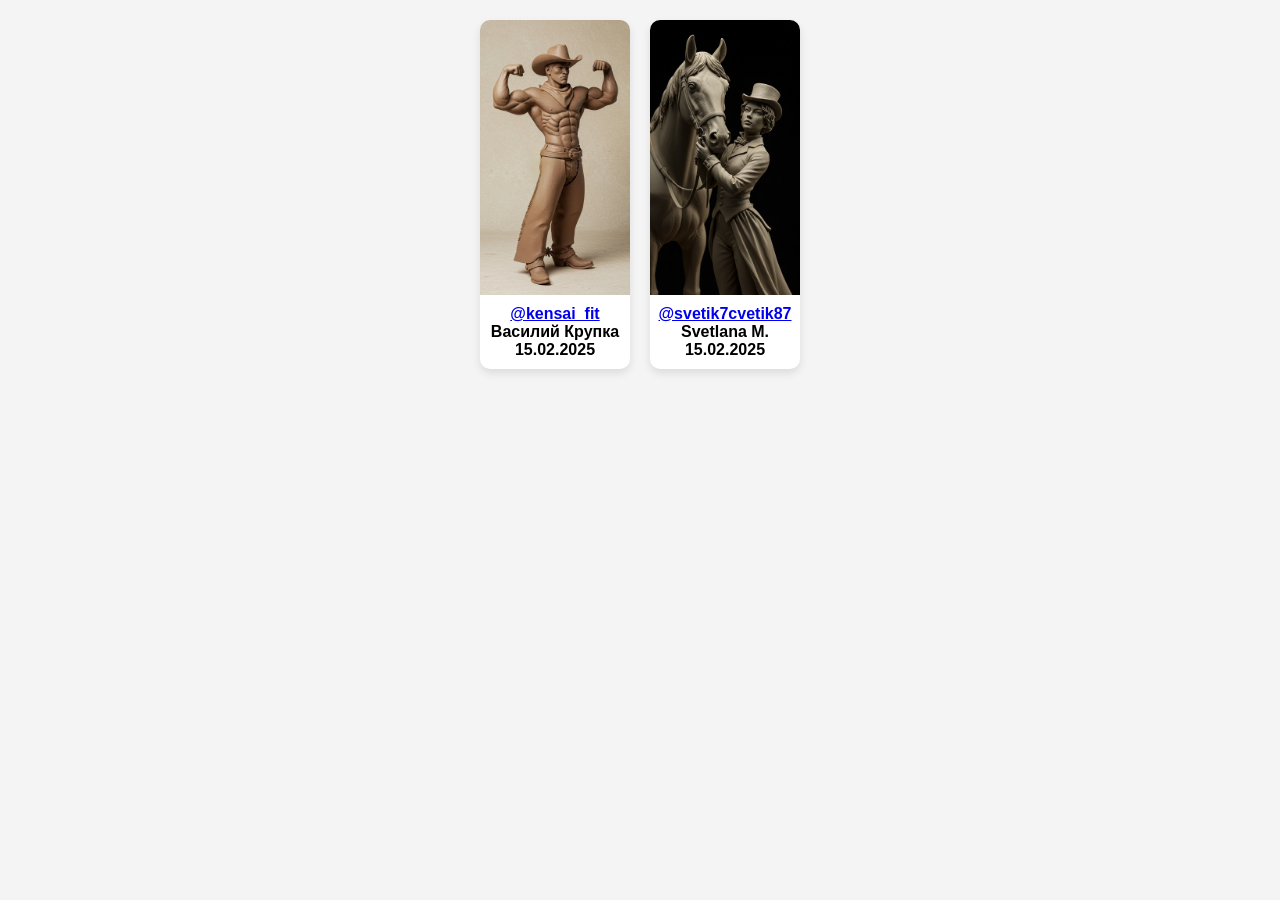
==== index.html @ 38875207 "first commit" ====
<!DOCTYPE html>
<html lang="en">

<head>
    <meta charset="UTF-8">
    <meta name="viewport" content="width=device-width, initial-scale=1.0">
    <title>Responsive Card Layout</title>
    <style>
        * {
            box-sizing: border-box;
            margin: 0;
            padding: 0;
        }

        body {
            font-family: Arial, sans-serif;
            background-color: #f4f4f4;
            padding: 20px;
        }

        .container {
            display: flex;
            flex-wrap: wrap;
            gap: 20px;
            justify-content: center;
        }

        .card {
            background: white;
            border-radius: 10px;
            overflow: hidden;
            box-shadow: 0 4px 8px rgba(0, 0, 0, 0.1);
            width: 10%;
            max-height: 50vh;
            min-width: 150px;
            display: flex;
            flex-direction: column;
            align-items: center;
        }

        .card img {
            width: 100%;
            height: 100%;
            object-fit: contain;
        }

        .card .text {
            padding: 10px;
            text-align: center;
            font-size: 16px;
            font-weight: bold;
        }

        @media (max-width: 768px) {
            .card {
                width: 100%;
                max-height: none;
            }
        }
    </style>
</head>

<body>
    <div class="container">
        <div class="card">
            <img src="images/img-1.jpg" alt="Card Image">
            <div class="text"><a href="https://www.instagram.com/kensai_fit/">@kensai_fit</a><br>Василий
                Крупка<br>15.02.2025</div>
        </div>
        <div class="card">
            <img src="images/img-2.jpg" alt="Card Image">
            <div class="text"><a href="https://www.instagram.com/svetik7cvetik87/">@svetik7cvetik87</a><br>Svetlana
                M.<br>15.02.2025</div>
        </div>
    </div>
</body>

</html>
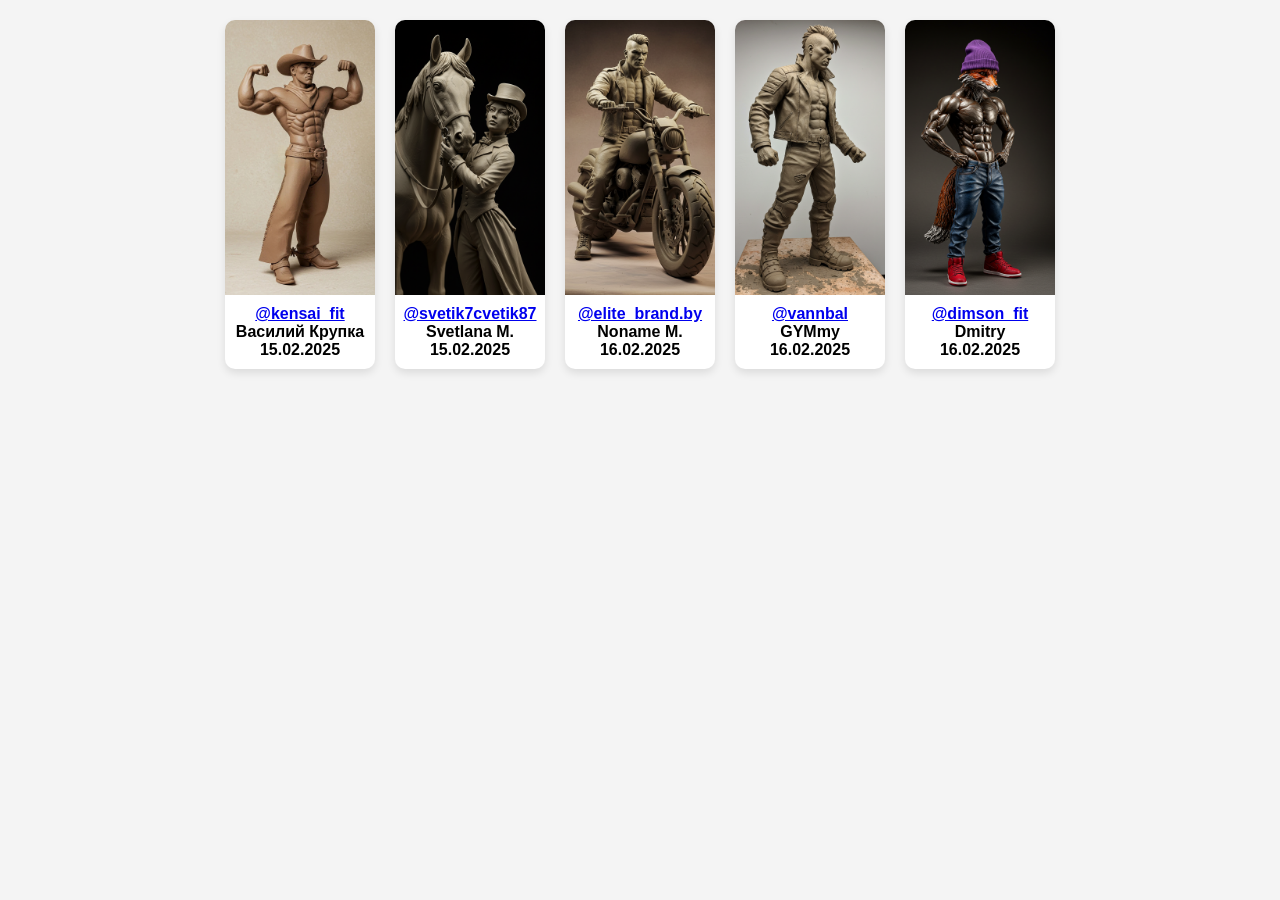
==== commit 4cf4a8a1: "added few images" ====
--- a/index.html
+++ b/index.html
@@ -61,6 +61,7 @@
 </head>
 
 <body>
+    <!-- first -->
     <div class="container">
         <div class="card">
             <img src="images/img-1.jpg" alt="Card Image">
@@ -72,6 +73,20 @@
             <div class="text"><a href="https://www.instagram.com/svetik7cvetik87/">@svetik7cvetik87</a><br>Svetlana
                 M.<br>15.02.2025</div>
         </div>
+        <div class="card">
+            <img src="images/img-3.jpg" alt="Card Image">
+            <div class="text"><a href="https://www.instagram.com/elite_brand.by/">@elite_brand.by</a><br>Noname
+                M.<br>16.02.2025</div>
+        </div>
+        <div class="card">
+            <img src="images/img-4.jpg" alt="Card Image">
+            <div class="text"><a href="https://www.instagram.com/vannbal/">@vannbal</a><br>GYMmy<br>16.02.2025</div>
+        </div>
+        <div class="card">
+            <img src="images/img-5.jpg" alt="Card Image">
+            <div class="text"><a href="https://www.instagram.com/dimson_fit/">@dimson_fit</a><br>Dmitry<br>16.02.2025
+            </div>
+        </div>
     </div>
 </body>
 
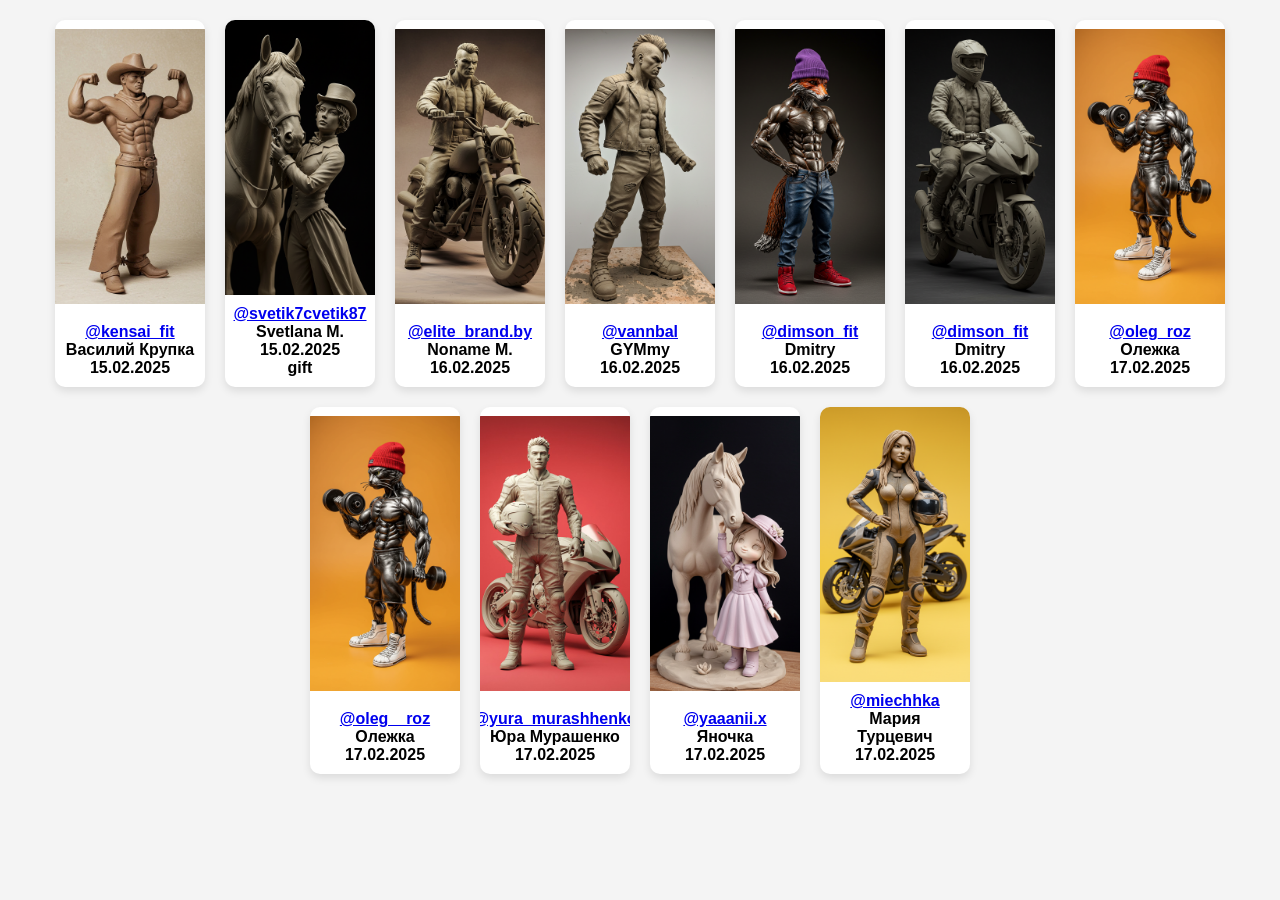
==== commit 61a41488: "added new stuff" ====
--- a/index.html
+++ b/index.html
@@ -71,7 +71,7 @@
         <div class="card">
             <img src="images/img-2.jpg" alt="Card Image">
             <div class="text"><a href="https://www.instagram.com/svetik7cvetik87/">@svetik7cvetik87</a><br>Svetlana
-                M.<br>15.02.2025</div>
+                M.<br>15.02.2025<br>gift</div>
         </div>
         <div class="card">
             <img src="images/img-3.jpg" alt="Card Image">
@@ -87,6 +87,38 @@
             <div class="text"><a href="https://www.instagram.com/dimson_fit/">@dimson_fit</a><br>Dmitry<br>16.02.2025
             </div>
         </div>
+        <div class="card">
+            <img src="images/img-6.jpg" alt="Card Image">
+            <div class="text"><a href="https://www.instagram.com/dimson_fit/">@dimson_fit</a><br>Dmitry<br>16.02.2025
+            </div>
+        </div>
+        <div class="card">
+            <img src="images/img-7.jpg" alt="Card Image">
+            <div class="text"><a href="https://www.instagram.com/oleg_roz/">@oleg_roz</a><br>Oлежка<br>17.02.2025
+            </div>
+        </div>
+        <div class="card">
+            <img src="images/img-7.jpg" alt="Card Image">
+            <div class="text"><a href="https://www.instagram.com/oleg__roz/">@oleg__roz</a><br>Oлежка<br>17.02.2025
+            </div>
+        </div>
+        <div class="card">
+            <img src="images/img-8.jpg" alt="Card Image">
+            <div class="text"><a href="https://www.instagram.com/yura_murashhenko/">@yura_murashhenko</a><br>Юра
+                Мурашенко<br>17.02.2025
+            </div>
+        </div>
+        <div class="card">
+            <img src="images/img-9.jpg" alt="Card Image">
+            <div class="text"><a href="https://www.instagram.com/yaaanii.x/">@yaaanii.x</a><br>Яночка<br>17.02.2025
+            </div>
+        </div>
+        <div class="card">
+            <img src="images/img-10.jpg" alt="Card Image">
+            <div class="text"><a href="https://www.instagram.com/miechhka/">@miechhka</a><br>Мария
+                Турцевич<br>17.02.2025
+            </div>
+        </div>
     </div>
 </body>
 
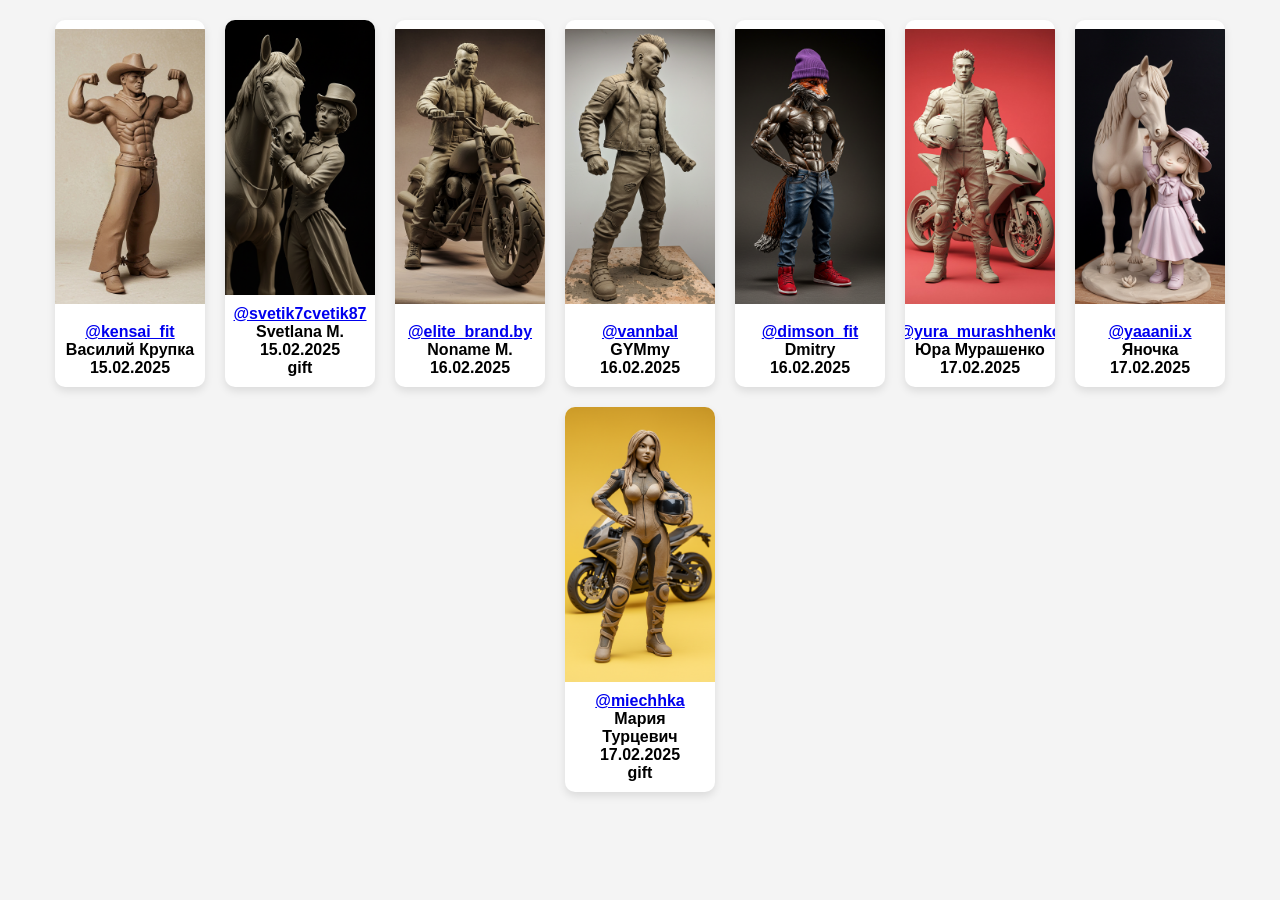
==== commit 6b73de2e: "some changes" ====
--- a/index.html
+++ b/index.html
@@ -87,21 +87,8 @@
             <div class="text"><a href="https://www.instagram.com/dimson_fit/">@dimson_fit</a><br>Dmitry<br>16.02.2025
             </div>
         </div>
-        <div class="card">
-            <img src="images/img-6.jpg" alt="Card Image">
-            <div class="text"><a href="https://www.instagram.com/dimson_fit/">@dimson_fit</a><br>Dmitry<br>16.02.2025
-            </div>
-        </div>
-        <div class="card">
-            <img src="images/img-7.jpg" alt="Card Image">
-            <div class="text"><a href="https://www.instagram.com/oleg_roz/">@oleg_roz</a><br>Oлежка<br>17.02.2025
-            </div>
-        </div>
-        <div class="card">
-            <img src="images/img-7.jpg" alt="Card Image">
-            <div class="text"><a href="https://www.instagram.com/oleg__roz/">@oleg__roz</a><br>Oлежка<br>17.02.2025
-            </div>
-        </div>
+
+
         <div class="card">
             <img src="images/img-8.jpg" alt="Card Image">
             <div class="text"><a href="https://www.instagram.com/yura_murashhenko/">@yura_murashhenko</a><br>Юра
@@ -117,6 +104,7 @@
             <img src="images/img-10.jpg" alt="Card Image">
             <div class="text"><a href="https://www.instagram.com/miechhka/">@miechhka</a><br>Мария
                 Турцевич<br>17.02.2025
+                <br>gift
             </div>
         </div>
     </div>
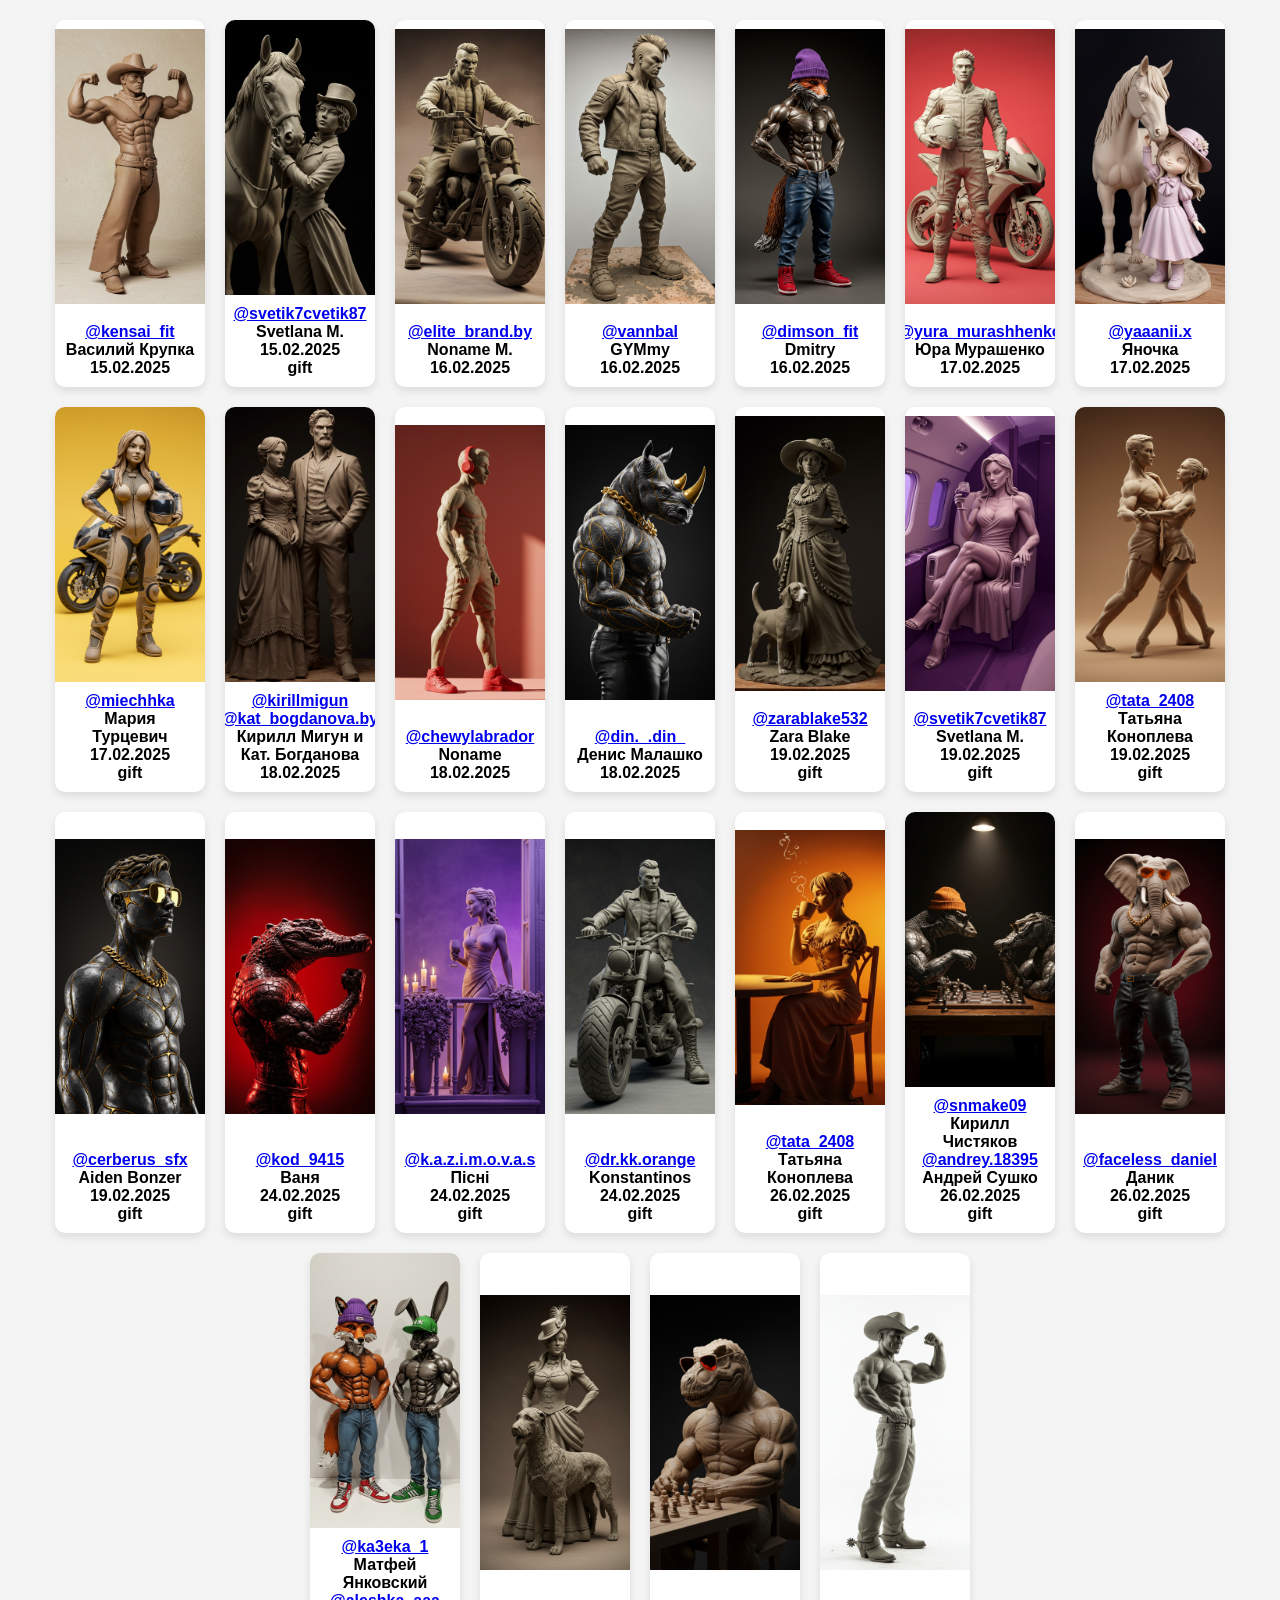
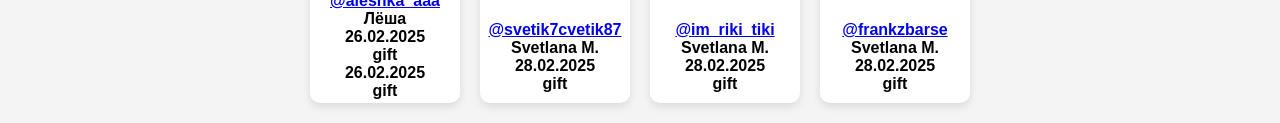
==== commit 9f103bdb: "added more stuff" ====
--- a/index.html
+++ b/index.html
@@ -107,6 +107,138 @@
                 <br>gift
             </div>
         </div>
+        <div class="card">
+            <img src="images/img-11.jpg" alt="Card Image">
+            <div class="text"><a href="https://www.instagram.com/kirillmigun/">@kirillmigun</a>
+                <a href="https://www.instagram.com/kat_bogdanova.by/">@kat_bogdanova.by</a>
+                <br>Кирилл
+                Мигун и Кат. Богданова<br>18.02.2025
+            </div>
+        </div>
+        <div class="card">
+            <img src="images/img-12.jpg" alt="Card Image">
+            <div class="text"><a
+                    href="https://www.instagram.com/chewylabrador/">@chewylabrador</a><br>Noname<br>18.02.2025
+            </div>
+        </div>
+        <div class="card">
+            <img src="images/img-13.jpg" alt="Card Image">
+            <div class="text"><a href="https://www.instagram.com/din._.din_/">@din._.din_</a><br>Денис
+                Малашко<br>18.02.2025
+            </div>
+        </div>
+        <div class="card">
+            <img src="images/img-14.jpg" alt="Card Image">
+            <div class="text"><a href="https://www.instagram.com/zarablake532/">@zarablake532</a><br>Zara
+                Blake<br>19.02.2025
+                <br>gift
+            </div>
+        </div>
+
+
+        <div class="card">
+            <img src="images/img-15.jpg" alt="Card Image">
+            <div class="text"><a href="https://www.instagram.com/svetik7cvetik87/">@svetik7cvetik87</a><br>Svetlana
+                M.<br>19.02.2025<br>gift</div>
+        </div>
+
+        <div class="card">
+            <img src="images/img-16.jpg" alt="Card Image">
+            <div class="text"><a href="https://www.instagram.com/tata_2408/">@tata_2408</a><br>Татьяна
+                Коноплева<br>19.02.2025<br>gift</div>
+        </div>
+        <div class="card">
+            <img src="images/img-17.jpg" alt="Card Image">
+            <div class="text"><a href="https://www.instagram.com/cerberus_sfx/">@cerberus_sfx</a><br>Aiden
+                Bonzer<br>19.02.2025
+                <br>gift
+            </div>
+        </div>
+
+        <!-- <div class="card">
+            <img src="images/img-19.jpg" alt="Card Image">
+            <div class="text"><a href="https://www.instagram.com/matvei.muchinski/">@matvei.muchinski</a><br>Матвей
+                Мучинский<br>24.02.2025
+            </div>
+            <a href="https://www.instagram.com/roman_t1k/">@roman_t1k</a><br>Роман<br>24.02.2025
+        </div> -->
+        <div class="card">
+            <img src="images/img-20.jpg" alt="Card Image">
+            <div class="text"><a href="https://www.instagram.com/kod_9415/">@kod_9415</a><br>Ваня<br>24.02.2025
+                <br>gift
+            </div>
+        </div>
+
+        <div class="card">
+            <img src="images/img-18.jpg" alt="Card Image">
+            <div class="text"><a
+                    href="https://www.instagram.com/k.a.z.i.m.o.v.a.s/">@k.a.z.i.m.o.v.a.s</a><br>Пісні<br>24.02.2025
+                <br>gift
+            </div>
+        </div>
+
+
+        <div class="card">
+            <img src="images/img-21.jpg" alt="Card Image">
+            <div class="text"><a
+                    href="https://www.instagram.com/dr.kk.orange/">@dr.kk.orange</a><br>Konstantinos<br>24.02.2025
+                <br>gift
+            </div>
+        </div>
+
+        <div class="card">
+            <img src="images/img-23.jpg" alt="Card Image">
+            <div class="text"><a href="https://www.instagram.com/tata_2408/">@tata_2408</a><br>Татьяна
+                Коноплева<br>26.02.2025<br>gift</div>
+        </div>
+
+
+        <div class="card">
+            <img src="images/img-22.jpg" alt="Card Image">
+            <div class="text"><a href="https://www.instagram.com/snmake09/">@snmake09</a><br>Кирилл
+                Чистяков
+                <a href="https://www.instagram.com/andrey.18395/">@andrey.18395</a><br>Андрей Сушко
+                <br>26.02.2025<br>gift
+            </div>
+        </div>
+
+        <div class="card">
+            <img src="images/img-24.jpg" alt="Card Image">
+            <div class="text"><a
+                    href="https://www.instagram.com/faceless_daniel">@faceless_daniel</a><br>Даник<br>26.02.2025
+                <br>gift
+            </div>
+        </div>
+
+        <div class="card">
+            <img src="images/img-25.jpg" alt="Card Image">
+            <div class="text"><a href="https://www.instagram.com/ka3eka_1/">@ka3eka_1</a><br>Матфей Янковский
+                <a href="https://www.instagram.com/aleshka_aaa/">@aleshka_aaa</a><br>Лёша<br>26.02.2025<br>gift
+                <br>26.02.2025<br>gift
+            </div>
+        </div>
+
+        <div class="card">
+            <img src="images/img-26.jpg" alt="Card Image">
+            <div class="text"><a href="https://www.instagram.com/svetik7cvetik87/">@svetik7cvetik87</a><br>Svetlana
+                M.<br>28.02.2025<br>gift</div>
+        </div>
+
+        <div class="card">
+            <img src="images/img-27.jpg" alt="Card Image">
+            <div class="text"><a href="https://www.instagram.com/im_riki_tiki">@im_riki_tiki</a><br>Svetlana
+                M.<br>28.02.2025<br>gift</div>
+        </div>
+
+        <div class="card">
+            <img src="images/img-28.jpg" alt="Card Image">
+            <div class="text"><a href="https://www.instagram.com/frankzbarse">@frankzbarse</a><br>Svetlana
+                M.<br>28.02.2025<br>gift</div>
+        </div>
+
+    </div>
+
+
     </div>
 </body>
 
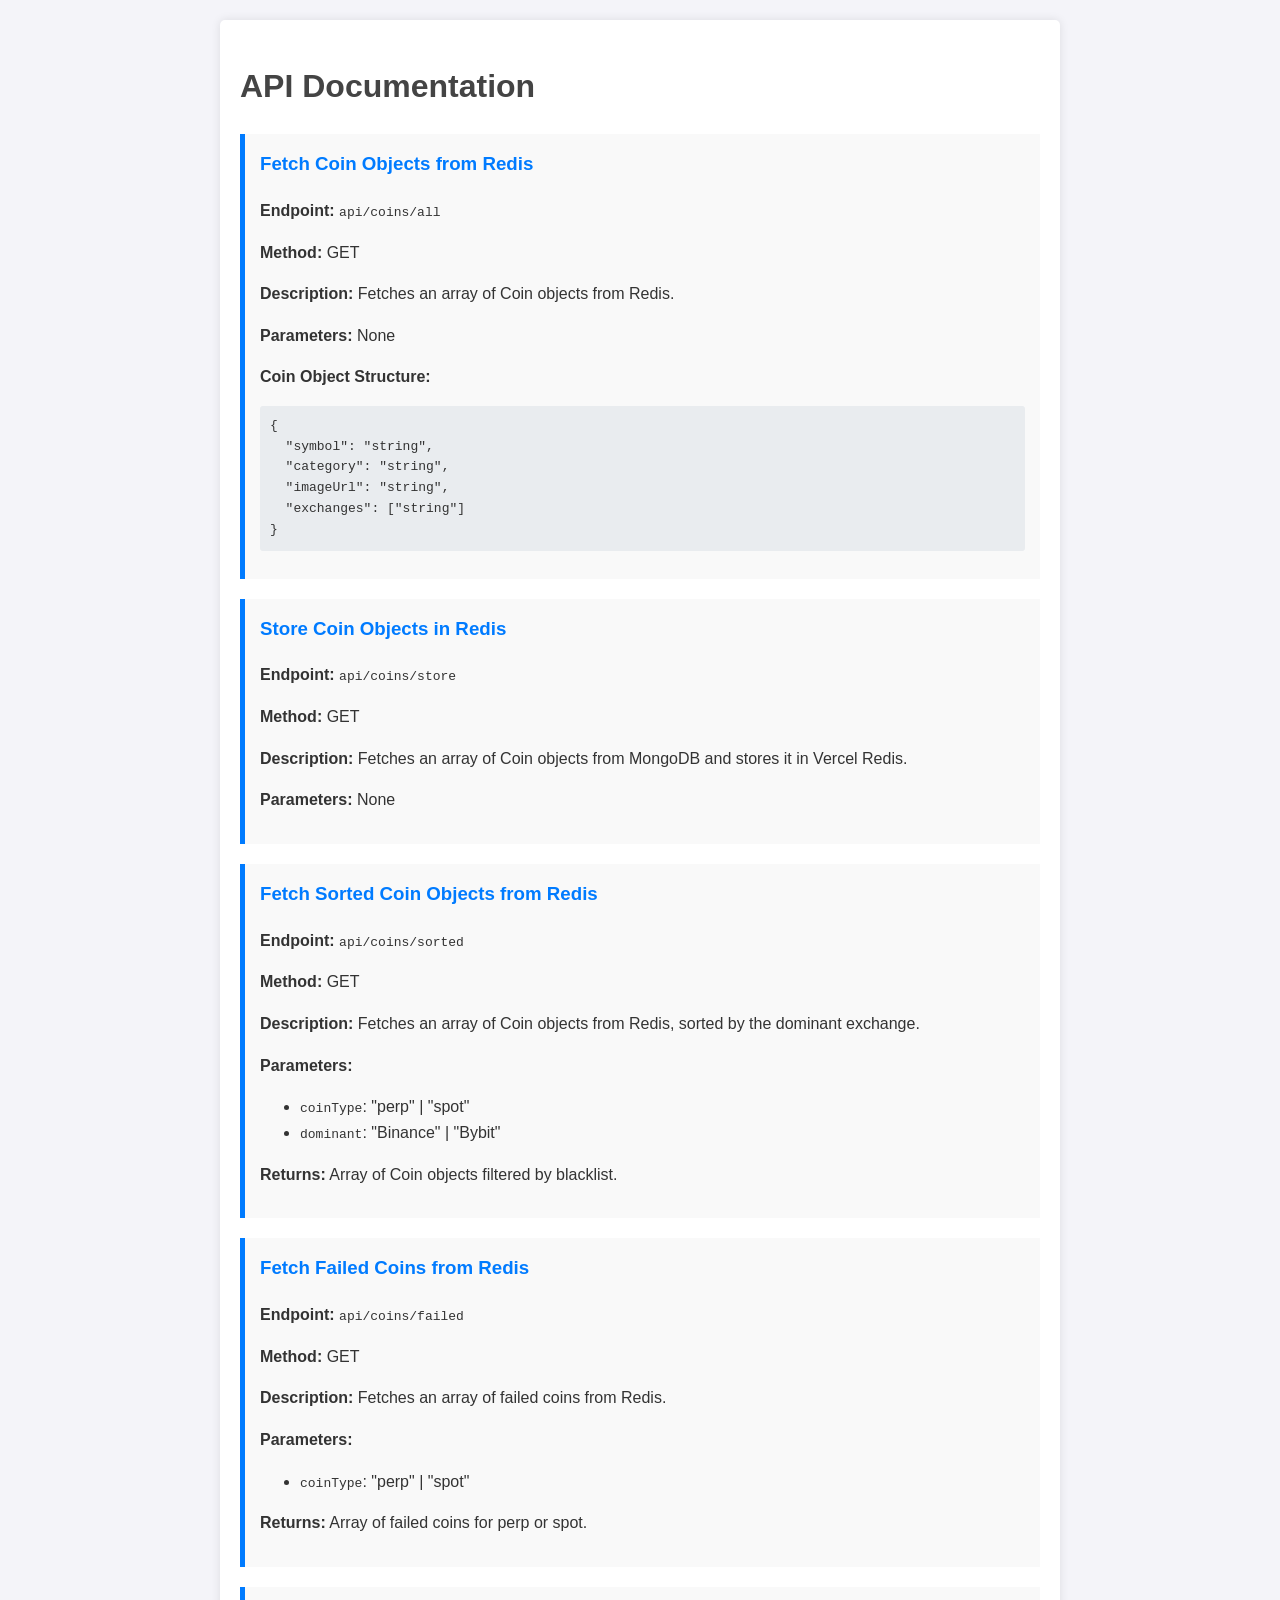
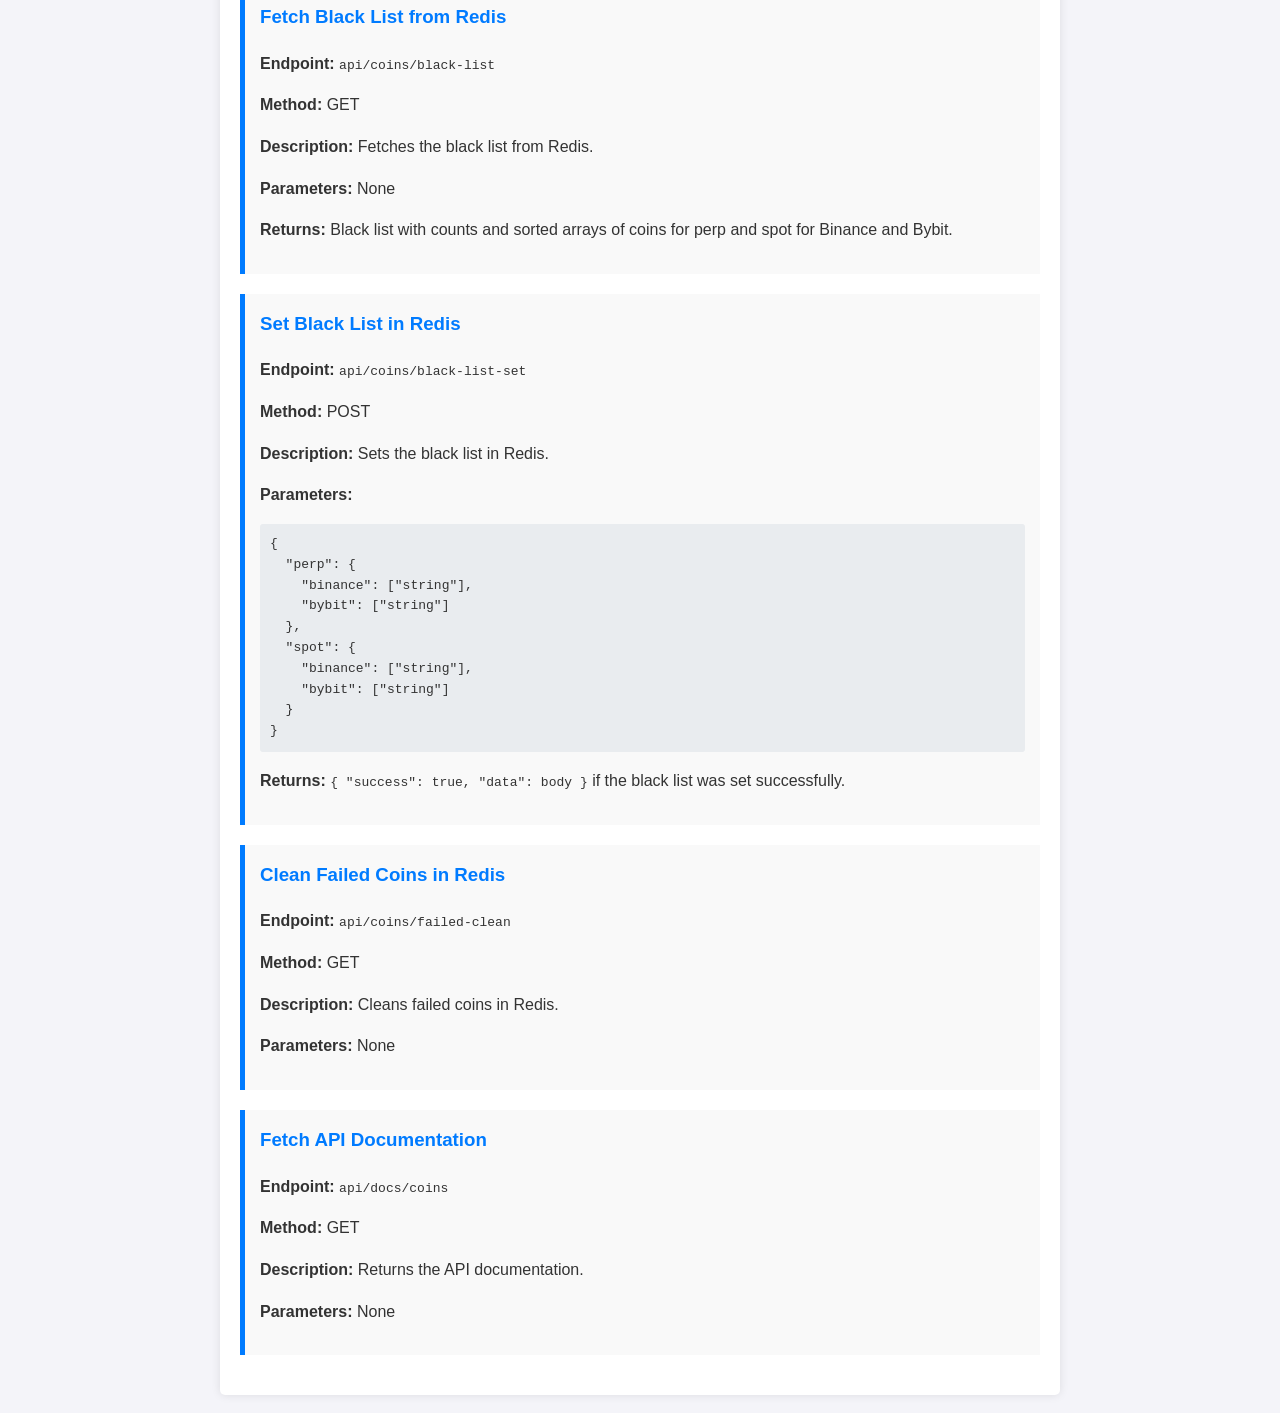
==== commit 2bd3fcc3: "api docs" ====
--- a/index.html
+++ b/index.html
@@ -1,245 +1,147 @@
 <!DOCTYPE html>
 <html lang="en">
-
 <head>
     <meta charset="UTF-8">
     <meta name="viewport" content="width=device-width, initial-scale=1.0">
-    <title>Responsive Card Layout</title>
+    <title>API Documentation</title>
     <style>
-        * {
-            box-sizing: border-box;
-            margin: 0;
-            padding: 0;
-        }
-
         body {
             font-family: Arial, sans-serif;
-            background-color: #f4f4f4;
+            line-height: 1.6;
+            margin: 0;
             padding: 20px;
+            background-color: #f4f4f9;
+            color: #333;
         }
-
+        h1, h2 {
+            color: #444;
+        }
         .container {
-            display: flex;
-            flex-wrap: wrap;
-            gap: 20px;
-            justify-content: center;
+            max-width: 800px;
+            margin: auto;
+            background: #fff;
+            padding: 20px;
+            border-radius: 5px;
+            box-shadow: 0 0 10px rgba(0, 0, 0, 0.1);
         }
-
-        .card {
-            background: white;
-            border-radius: 10px;
-            overflow: hidden;
-            box-shadow: 0 4px 8px rgba(0, 0, 0, 0.1);
-            width: 10%;
-            max-height: 50vh;
-            min-width: 150px;
-            display: flex;
-            flex-direction: column;
-            align-items: center;
+        .endpoint {
+            background: #f9f9f9;
+            margin: 20px 0;
+            padding: 15px;
+            border-left: 5px solid #007BFF;
         }
-
-        .card img {
-            width: 100%;
-            height: 100%;
-            object-fit: contain;
+        .endpoint h3 {
+            margin-top: 0;
+            color: #007BFF;
         }
-
-        .card .text {
+        pre {
+            background: #e9ecef;
             padding: 10px;
-            text-align: center;
-            font-size: 16px;
-            font-weight: bold;
+            border-radius: 3px;
+            overflow-x: auto;
         }
-
-        @media (max-width: 768px) {
-            .card {
-                width: 100%;
-                max-height: none;
-            }
+        code {
+            font-family: monospace;
         }
     </style>
 </head>
+<body>
+    <div class="container">
+        <h1>API Documentation</h1>
 
-<body>
-    <!-- first -->
-    <div class="container">
-        <div class="card">
-            <img src="images/img-1.jpg" alt="Card Image">
-            <div class="text"><a href="https://www.instagram.com/kensai_fit/">@kensai_fit</a><br>Василий
-                Крупка<br>15.02.2025</div>
-        </div>
-        <div class="card">
-            <img src="images/img-2.jpg" alt="Card Image">
-            <div class="text"><a href="https://www.instagram.com/svetik7cvetik87/">@svetik7cvetik87</a><br>Svetlana
-                M.<br>15.02.2025<br>gift</div>
-        </div>
-        <div class="card">
-            <img src="images/img-3.jpg" alt="Card Image">
-            <div class="text"><a href="https://www.instagram.com/elite_brand.by/">@elite_brand.by</a><br>Noname
-                M.<br>16.02.2025</div>
-        </div>
-        <div class="card">
-            <img src="images/img-4.jpg" alt="Card Image">
-            <div class="text"><a href="https://www.instagram.com/vannbal/">@vannbal</a><br>GYMmy<br>16.02.2025</div>
-        </div>
-        <div class="card">
-            <img src="images/img-5.jpg" alt="Card Image">
-            <div class="text"><a href="https://www.instagram.com/dimson_fit/">@dimson_fit</a><br>Dmitry<br>16.02.2025
-            </div>
+        <div class="endpoint">
+            <h3>Fetch Coin Objects from Redis</h3>
+            <p><strong>Endpoint:</strong> <code>api/coins/all</code></p>
+            <p><strong>Method:</strong> GET</p>
+            <p><strong>Description:</strong> Fetches an array of Coin objects from Redis.</p>
+            <p><strong>Parameters:</strong> None</p>
+            <p><strong>Coin Object Structure:</strong></p>
+            <pre>
+{
+  "symbol": "string",
+  "category": "string",
+  "imageUrl": "string",
+  "exchanges": ["string"]
+}</pre>
         </div>
 
-
-        <div class="card">
-            <img src="images/img-8.jpg" alt="Card Image">
-            <div class="text"><a href="https://www.instagram.com/yura_murashhenko/">@yura_murashhenko</a><br>Юра
-                Мурашенко<br>17.02.2025
-            </div>
-        </div>
-        <div class="card">
-            <img src="images/img-9.jpg" alt="Card Image">
-            <div class="text"><a href="https://www.instagram.com/yaaanii.x/">@yaaanii.x</a><br>Яночка<br>17.02.2025
-            </div>
-        </div>
-        <div class="card">
-            <img src="images/img-10.jpg" alt="Card Image">
-            <div class="text"><a href="https://www.instagram.com/miechhka/">@miechhka</a><br>Мария
-                Турцевич<br>17.02.2025
-                <br>gift
-            </div>
-        </div>
-        <div class="card">
-            <img src="images/img-11.jpg" alt="Card Image">
-            <div class="text"><a href="https://www.instagram.com/kirillmigun/">@kirillmigun</a>
-                <a href="https://www.instagram.com/kat_bogdanova.by/">@kat_bogdanova.by</a>
-                <br>Кирилл
-                Мигун и Кат. Богданова<br>18.02.2025
-            </div>
-        </div>
-        <div class="card">
-            <img src="images/img-12.jpg" alt="Card Image">
-            <div class="text"><a
-                    href="https://www.instagram.com/chewylabrador/">@chewylabrador</a><br>Noname<br>18.02.2025
-            </div>
-        </div>
-        <div class="card">
-            <img src="images/img-13.jpg" alt="Card Image">
-            <div class="text"><a href="https://www.instagram.com/din._.din_/">@din._.din_</a><br>Денис
-                Малашко<br>18.02.2025
-            </div>
-        </div>
-        <div class="card">
-            <img src="images/img-14.jpg" alt="Card Image">
-            <div class="text"><a href="https://www.instagram.com/zarablake532/">@zarablake532</a><br>Zara
-                Blake<br>19.02.2025
-                <br>gift
-            </div>
+        <div class="endpoint">
+            <h3>Store Coin Objects in Redis</h3>
+            <p><strong>Endpoint:</strong> <code>api/coins/store</code></p>
+            <p><strong>Method:</strong> GET</p>
+            <p><strong>Description:</strong> Fetches an array of Coin objects from MongoDB and stores it in Vercel Redis.</p>
+            <p><strong>Parameters:</strong> None</p>
         </div>
 
-
-        <div class="card">
-            <img src="images/img-15.jpg" alt="Card Image">
-            <div class="text"><a href="https://www.instagram.com/svetik7cvetik87/">@svetik7cvetik87</a><br>Svetlana
-                M.<br>19.02.2025<br>gift</div>
+        <div class="endpoint">
+            <h3>Fetch Sorted Coin Objects from Redis</h3>
+            <p><strong>Endpoint:</strong> <code>api/coins/sorted</code></p>
+            <p><strong>Method:</strong> GET</p>
+            <p><strong>Description:</strong> Fetches an array of Coin objects from Redis, sorted by the dominant exchange.</p>
+            <p><strong>Parameters:</strong></p>
+            <ul>
+                <li><code>coinType</code>: "perp" | "spot"</li>
+                <li><code>dominant</code>: "Binance" | "Bybit"</li>
+            </ul>
+            <p><strong>Returns:</strong> Array of Coin objects filtered by blacklist.</p>
         </div>
 
-        <div class="card">
-            <img src="images/img-16.jpg" alt="Card Image">
-            <div class="text"><a href="https://www.instagram.com/tata_2408/">@tata_2408</a><br>Татьяна
-                Коноплева<br>19.02.2025<br>gift</div>
-        </div>
-        <div class="card">
-            <img src="images/img-17.jpg" alt="Card Image">
-            <div class="text"><a href="https://www.instagram.com/cerberus_sfx/">@cerberus_sfx</a><br>Aiden
-                Bonzer<br>19.02.2025
-                <br>gift
-            </div>
+        <div class="endpoint">
+            <h3>Fetch Failed Coins from Redis</h3>
+            <p><strong>Endpoint:</strong> <code>api/coins/failed</code></p>
+            <p><strong>Method:</strong> GET</p>
+            <p><strong>Description:</strong> Fetches an array of failed coins from Redis.</p>
+            <p><strong>Parameters:</strong></p>
+            <ul>
+                <li><code>coinType</code>: "perp" | "spot"</li>
+            </ul>
+            <p><strong>Returns:</strong> Array of failed coins for perp or spot.</p>
         </div>
 
-        <!-- <div class="card">
-            <img src="images/img-19.jpg" alt="Card Image">
-            <div class="text"><a href="https://www.instagram.com/matvei.muchinski/">@matvei.muchinski</a><br>Матвей
-                Мучинский<br>24.02.2025
-            </div>
-            <a href="https://www.instagram.com/roman_t1k/">@roman_t1k</a><br>Роман<br>24.02.2025
-        </div> -->
-        <div class="card">
-            <img src="images/img-20.jpg" alt="Card Image">
-            <div class="text"><a href="https://www.instagram.com/kod_9415/">@kod_9415</a><br>Ваня<br>24.02.2025
-                <br>gift
-            </div>
+        <div class="endpoint">
+            <h3>Fetch Black List from Redis</h3>
+            <p><strong>Endpoint:</strong> <code>api/coins/black-list</code></p>
+            <p><strong>Method:</strong> GET</p>
+            <p><strong>Description:</strong> Fetches the black list from Redis.</p>
+            <p><strong>Parameters:</strong> None</p>
+            <p><strong>Returns:</strong> Black list with counts and sorted arrays of coins for perp and spot for Binance and Bybit.</p>
         </div>
 
-        <div class="card">
-            <img src="images/img-18.jpg" alt="Card Image">
-            <div class="text"><a
-                    href="https://www.instagram.com/k.a.z.i.m.o.v.a.s/">@k.a.z.i.m.o.v.a.s</a><br>Пісні<br>24.02.2025
-                <br>gift
-            </div>
+        <div class="endpoint">
+            <h3>Set Black List in Redis</h3>
+            <p><strong>Endpoint:</strong> <code>api/coins/black-list-set</code></p>
+            <p><strong>Method:</strong> POST</p>
+            <p><strong>Description:</strong> Sets the black list in Redis.</p>
+            <p><strong>Parameters:</strong></p>
+            <pre>
+{
+  "perp": {
+    "binance": ["string"],
+    "bybit": ["string"]
+  },
+  "spot": {
+    "binance": ["string"],
+    "bybit": ["string"]
+  }
+}</pre>
+            <p><strong>Returns:</strong> <code>{ "success": true, "data": body }</code> if the black list was set successfully.</p>
         </div>
 
-
-        <div class="card">
-            <img src="images/img-21.jpg" alt="Card Image">
-            <div class="text"><a
-                    href="https://www.instagram.com/dr.kk.orange/">@dr.kk.orange</a><br>Konstantinos<br>24.02.2025
-                <br>gift
-            </div>
+        <div class="endpoint">
+            <h3>Clean Failed Coins in Redis</h3>
+            <p><strong>Endpoint:</strong> <code>api/coins/failed-clean</code></p>
+            <p><strong>Method:</strong> GET</p>
+            <p><strong>Description:</strong> Cleans failed coins in Redis.</p>
+            <p><strong>Parameters:</strong> None</p>
         </div>
 
-        <div class="card">
-            <img src="images/img-23.jpg" alt="Card Image">
-            <div class="text"><a href="https://www.instagram.com/tata_2408/">@tata_2408</a><br>Татьяна
-                Коноплева<br>26.02.2025<br>gift</div>
+        <div class="endpoint">
+            <h3>Fetch API Documentation</h3>
+            <p><strong>Endpoint:</strong> <code>api/docs/coins</code></p>
+            <p><strong>Method:</strong> GET</p>
+            <p><strong>Description:</strong> Returns the API documentation.</p>
+            <p><strong>Parameters:</strong> None</p>
         </div>
-
-
-        <div class="card">
-            <img src="images/img-22.jpg" alt="Card Image">
-            <div class="text"><a href="https://www.instagram.com/snmake09/">@snmake09</a><br>Кирилл
-                Чистяков
-                <a href="https://www.instagram.com/andrey.18395/">@andrey.18395</a><br>Андрей Сушко
-                <br>26.02.2025<br>gift
-            </div>
-        </div>
-
-        <div class="card">
-            <img src="images/img-24.jpg" alt="Card Image">
-            <div class="text"><a
-                    href="https://www.instagram.com/faceless_daniel">@faceless_daniel</a><br>Даник<br>26.02.2025
-                <br>gift
-            </div>
-        </div>
-
-        <div class="card">
-            <img src="images/img-25.jpg" alt="Card Image">
-            <div class="text"><a href="https://www.instagram.com/ka3eka_1/">@ka3eka_1</a><br>Матфей Янковский
-                <a href="https://www.instagram.com/aleshka_aaa/">@aleshka_aaa</a><br>Лёша<br>26.02.2025<br>gift
-                <br>26.02.2025<br>gift
-            </div>
-        </div>
-
-        <div class="card">
-            <img src="images/img-26.jpg" alt="Card Image">
-            <div class="text"><a href="https://www.instagram.com/svetik7cvetik87/">@svetik7cvetik87</a><br>Svetlana
-                M.<br>28.02.2025<br>gift</div>
-        </div>
-
-        <div class="card">
-            <img src="images/img-27.jpg" alt="Card Image">
-            <div class="text"><a href="https://www.instagram.com/im_riki_tiki">@im_riki_tiki</a><br>Svetlana
-                M.<br>28.02.2025<br>gift</div>
-        </div>
-
-        <div class="card">
-            <img src="images/img-28.jpg" alt="Card Image">
-            <div class="text"><a href="https://www.instagram.com/frankzbarse">@frankzbarse</a><br>Svetlana
-                M.<br>28.02.2025<br>gift</div>
-        </div>
-
-    </div>
-
-
     </div>
 </body>
-
-</html>+</html>
